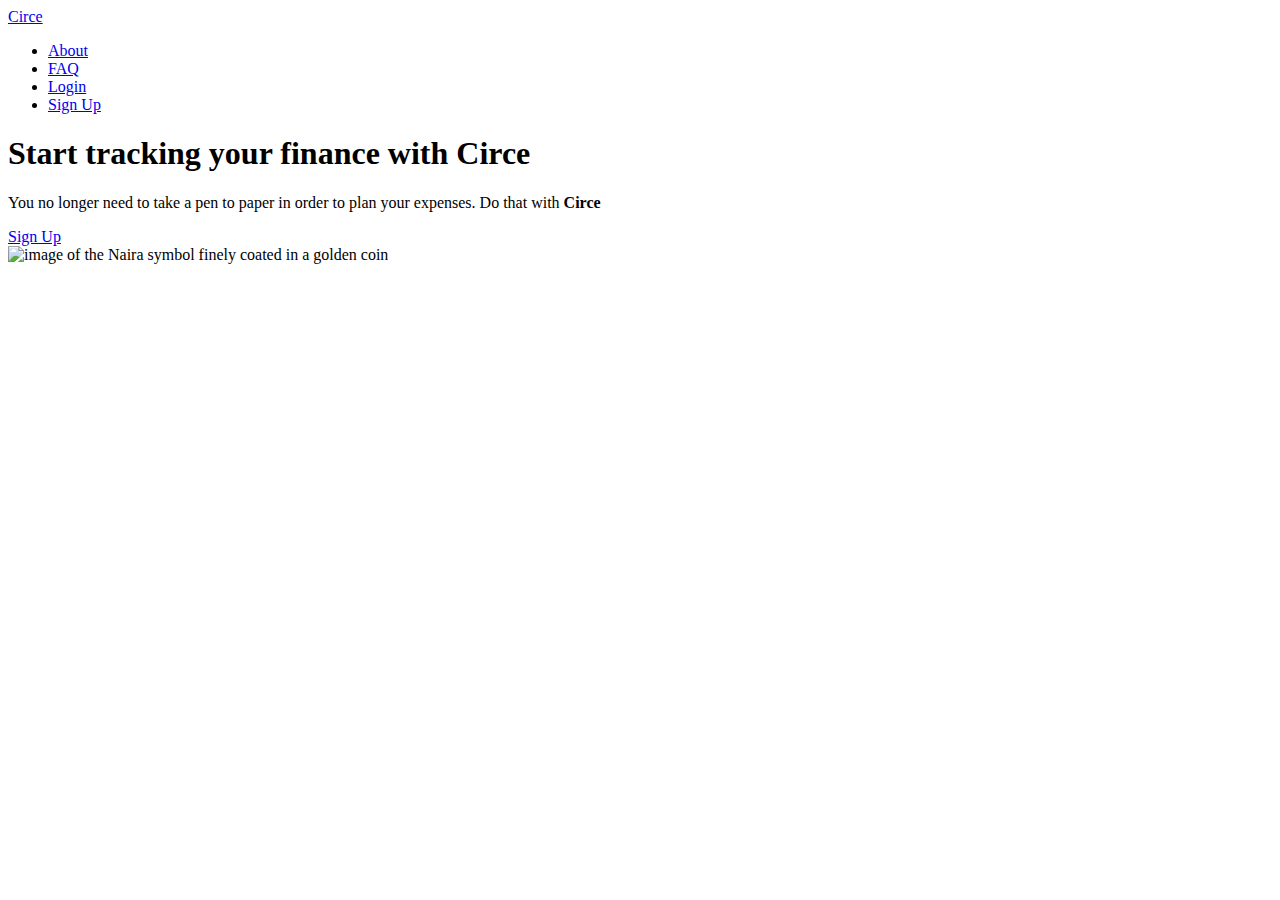
==== index.html @ 109ec7c7 "Create links to other pages" ====
<!doctype html>
<html class="no-js" lang="en-US">
  <head>
    <meta charset="utf-8">
    <meta name="description" content="HNG Team Circe Task 3">
    <!-- app manifest file
    <link rel="manifest" href="manifest.json"/> -->
    <meta name="viewport" content="width=device-width, initial-scale=1, shrink-to-fit=no">
    <title>Finance Application</title>
    <link rel="apple-touch-icon" href="./images/logo.png">
    <meta name="theme-color" content="#EFF7FE">
    <link rel="icon"  href="./images/logo.png">
    <link rel="stylesheet" href="styles/main.css">
  </head>
  <body>
    <!--[if IE]>
      <p class="browserupgrade">You are using an <strong>outdated</strong> browser. Please <a href="http://browsehappy.com/">upgrade your browser</a> to improve your experience.</p>
    <![endif]-->

    <header>
      <a href="./index.html" id="logo">Circe</a>
      <nav class="menu">
        <ul>
          <li><a href="./about.html" class="menu-items" title="Go to About Page">About</a></li>
          <li><a href="./faq.html" class="menu-items"  title="Go to FAQ Page">FAQ</a></li>
          <li><a href="./login.html" class="menu-items"  title="Go to Login Page">Login</a></li>
          <li class="btn-sign-up"><a href="./signup.html" class="menu-items"  title="Go to Sign Up Page">Sign Up</a></li>
        </ul>
      </nav>
    </header>
    <main>
      <section>
        <article class="landing-page-decription">
          <h1>
            Start tracking your finance with Circe
          </h1>
          <p>You no longer need to take a pen to paper in order to plan your expenses. Do that with <strong>Circe</strong></p>
          <a href="./signup.html" role="button" class="btn-sign-up">Sign Up</a>
        </article>
        <article id="landing-page-image">
          <img src="./images/naira.png" alt="image of the Naira symbol finely coated in a golden coin">
        </article>
      </section>
    </main>
    <script src="./js/app.js"></script>
  </body>
</html>
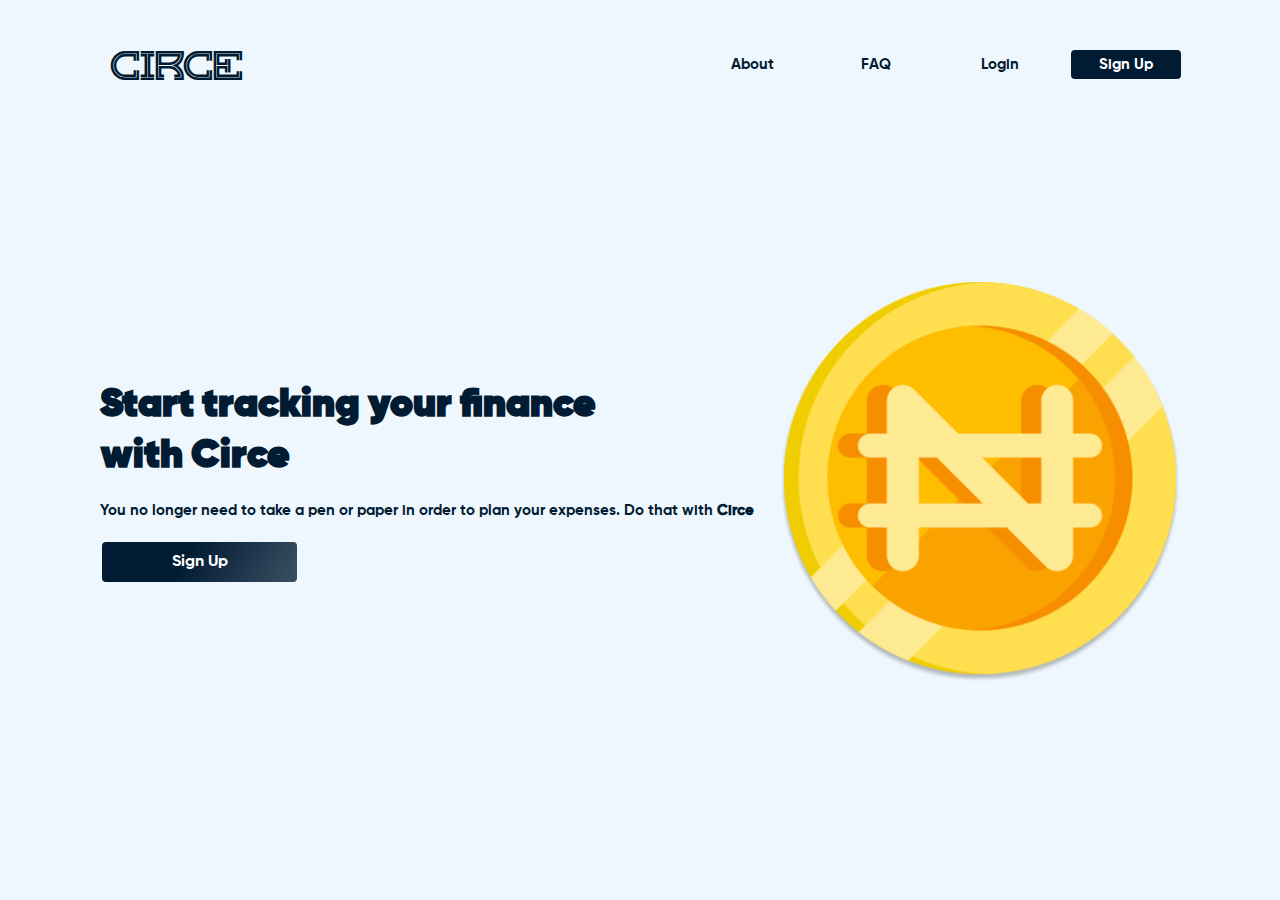
==== commit 1e91c502: "omidora" ====
--- a/index.html
+++ b/index.html
@@ -8,23 +8,23 @@
     <meta name="viewport" content="width=device-width, initial-scale=1, shrink-to-fit=no">
     <title>Finance Application</title>
     <link rel="apple-touch-icon" href="./images/logo.png">
-    <meta name="theme-color" content="#EFF7FE">
+    <meta name="theme-color" content="#787A7C">
     <link rel="icon"  href="./images/logo.png">
-    <link rel="stylesheet" href="styles/main.css">
+    <link rel="stylesheet" href="./stylesheet.css">
   </head>
-  <body>
+  <body id="landing-page">
     <!--[if IE]>
       <p class="browserupgrade">You are using an <strong>outdated</strong> browser. Please <a href="http://browsehappy.com/">upgrade your browser</a> to improve your experience.</p>
     <![endif]-->
 
-    <header>
+    <header class="withNav">
       <a href="./index.html" id="logo">Circe</a>
       <nav class="menu">
         <ul>
           <li><a href="./about.html" class="menu-items" title="Go to About Page">About</a></li>
           <li><a href="./faq.html" class="menu-items"  title="Go to FAQ Page">FAQ</a></li>
-          <li><a href="./login.html" class="menu-items"  title="Go to Login Page">Login</a></li>
-          <li class="btn-sign-up"><a href="./signup.html" class="menu-items"  title="Go to Sign Up Page">Sign Up</a></li>
+          <li><a href="login.php" class="menu-items"  title="Go to Login Page">Login</a></li>
+          <li class="btn-sign-up"><a href="signup.php" class="menu-items"  title="Go to Sign Up Page">Sign Up</a></li>
         </ul>
       </nav>
     </header>
@@ -32,16 +32,16 @@
       <section>
         <article class="landing-page-decription">
           <h1>
-            Start tracking your finance with Circe
+            Start tracking your finance <br> with Circe
           </h1>
-          <p>You no longer need to take a pen to paper in order to plan your expenses. Do that with <strong>Circe</strong></p>
-          <a href="./signup.html" role="button" class="btn-sign-up">Sign Up</a>
+          <p>You no longer need to take a pen or paper in order to plan your expenses. Do that with <strong>Circe</strong></p>
+          <a href="signup.php" role="button" class="btn-sign-up">Sign Up</a>
         </article>
         <article id="landing-page-image">
           <img src="./images/naira.png" alt="image of the Naira symbol finely coated in a golden coin">
         </article>
       </section>
     </main>
-    <script src="./js/app.js"></script>
+    <script src="js/app.js"></script>
   </body>
 </html>
--- a/stylesheet.css
+++ b/stylesheet.css
@@ -0,0 +1,1341 @@
+@font-face {
+  font-family: 'Ginger Peachy NF';
+  font-style: normal;
+  font-weight: normal;
+  src: url("./fonts/GINGP___.woff") format("woff");
+}
+
+@font-face {
+  font-family: 'Gilroy-Bold';
+  font-style: normal;
+  font-weight: normal;
+  src: url("./fonts/Gilroy-Bold.woff") format("woff");
+}
+
+@font-face {
+  font-family: 'Gilroy-Heavy';
+  font-style: normal;
+  font-weight: normal;
+  src: url("./fonts/Gilroy-Heavy.woff") format("woff");
+}
+
+@font-face {
+  font-family: 'Gilroy-Light';
+  font-style: normal;
+  font-weight: normal;
+  src: url("./fonts/Gilroy-Light.woff") format("woff");
+}
+
+@font-face {
+  font-family: 'Gilroy-Medium';
+  font-style: normal;
+  font-weight: normal;
+  src: url("./fonts/Gilroy-Medium.woff") format("woff");
+}
+
+@font-face {
+  font-family: 'Gilroy-Regular';
+  font-style: normal;
+  font-weight: normal;
+  src: url("./fonts/Gilroy-Regular.woff") format("woff");
+}
+
+* {
+  padding: 0;
+  margin: 0;
+}
+
+body, header, main, section, article, nav {
+  display: -webkit-box;
+  display: -ms-flexbox;
+  display: flex;
+  -ms-flex-wrap: wrap;
+      flex-wrap: wrap;
+  font-size: 16px;
+}
+
+body {
+  background: #EFF7FE;
+  color: #011B33;
+  font-family: 'Gilroy-Regular', sans-serif;
+  width: 100%;
+  max-width: 100%;
+}
+
+body p, body a {
+  font-family: 'Gilroy-Bold', sans-serif;
+  font-weight: 400;
+}
+
+body main, body header, body section, body article, body footer, body h1, body h2, body h3 {
+  width: 100%;
+  max-width: 100%;
+}
+
+body main, body header, body footer {
+  margin: 15px;
+}
+
+body h1, body h2, body h3 {
+  font-family: 'Gilroy-Heavy', sans-serif;
+  text-align: center;
+}
+
+body h2.view, body h3.view-no {
+  font-family: 'Gilroy-Regular', sans-serif;
+}
+
+body header.withNav {
+  padding: 10px;
+  display: -webkit-box;
+  display: -ms-flexbox;
+  display: flex;
+  -ms-flex-wrap: wrap;
+      flex-wrap: wrap;
+}
+
+body header.withNav a#logo {
+  margin: auto 0px;
+}
+
+body header a#logo {
+  font-family: "Ginger Peachy NF", sans-serif;
+  text-decoration: none;
+  text-align: center;
+  color: #011B33;
+  font-size: 37px;
+  margin: auto;
+  width: 100%;
+}
+
+body header nav {
+  width: 100%;
+  margin-top: auto;
+  margin-bottom: auto;
+}
+
+body header nav ul {
+  list-style: none;
+  display: -webkit-box;
+  display: -ms-flexbox;
+  display: flex;
+  -ms-flex-wrap: wrap;
+      flex-wrap: wrap;
+  width: 100%;
+  max-width: 100%;
+}
+
+body header nav ul li {
+  display: inline-block;
+  margin: 5px auto;
+  width: 100px;
+  display: -webkit-box;
+  display: -ms-flexbox;
+  display: flex;
+  -ms-flex-wrap: wrap;
+      flex-wrap: wrap;
+  padding: 5px;
+}
+
+body header nav ul li a {
+  text-decoration: none;
+  font-size: 15px;
+  color: #011B33;
+  margin: auto;
+}
+
+body header nav ul li.btn-sign-up {
+  width: 100px;
+  border-radius: 6px;
+  background: #011B33;
+  border: 2px solid #EFF7FE;
+}
+
+body header nav ul li.btn-sign-up a {
+  color: #fff;
+}
+
+body header nav ul li.btn-sign-up:hover {
+  border: 2px solid #011B33;
+  color: #011B33;
+  background: #EFF7FE;
+}
+
+body header nav ul li.btn-sign-up:hover a {
+  color: #011B33;
+}
+
+body main section.login-section article, body main section.signup-section article {
+  display: -ms-grid;
+  display: grid;
+  -ms-grid-rows: 50px 500px;
+      grid-template-rows: 50px 500px;
+}
+
+body main section.login-section article h1, body main section.signup-section article h1 {
+  text-align: center;
+  font-size: 31px;
+  margin: 10px auto;
+  font-family: 'Gilroy-Bold', sans-serif;
+  font-style: normal;
+  font-weight: bold;
+  color: #011B33;
+}
+
+body section#finance-history {
+  display: none;
+  -ms-grid-rows: 100px 100px auto;
+      grid-template-rows: 100px 100px auto;
+}
+
+body section#finance-history article {
+  display: -ms-grid;
+  display: grid;
+  -ms-grid-rows: 100px auto;
+      grid-template-rows: 100px auto;
+}
+
+body form {
+  width: 90%;
+  max-width: 430px;
+  margin: 20px auto;
+  background: #FFFFFF;
+  -webkit-box-shadow: 0px 4px 4px rgba(0, 0, 0, 0.25);
+          box-shadow: 0px 4px 4px rgba(0, 0, 0, 0.25);
+  border-radius: 16px;
+  padding: 10px;
+  display: -webkit-box;
+  display: -ms-flexbox;
+  display: flex;
+  -ms-flex-wrap: wrap;
+      flex-wrap: wrap;
+}
+
+body form#login {
+  display: -webkit-box;
+  display: -ms-flexbox;
+  display: flex;
+  -ms-flex-wrap: wrap;
+      flex-wrap: wrap;
+}
+
+body form div.item {
+  width: 100%;
+  max-width: 100%;
+  display: -ms-grid;
+  display: grid;
+  -ms-grid-columns: 40% 40% auto;
+      grid-template-columns: 40% 40% auto;
+  grid-gap: 10px;
+  padding-left: 5px;
+}
+
+body form div.item label[for="finance-record-items"] {
+  -ms-grid-column: 1;
+  -ms-grid-column-span: 1;
+  grid-column: 1/2;
+}
+
+body form div.item label[for="finance-record-amt"] {
+  -ms-grid-column: 2;
+  -ms-grid-column-span: 1;
+  grid-column: 2/3;
+}
+
+body form div.item button.remove-item {
+  background: #fff;
+  border: 1px solid #EB5757;
+  color: #EB5757;
+  width: 30px;
+  height: 30px;
+  margin: 40px auto auto;
+}
+
+body form div.item button.remove-item:hover {
+  background: #EB5757;
+  color: #fff;
+  -webkit-transform: translateY(3px);
+          transform: translateY(3px);
+  font-weight: bold;
+  -webkit-box-shadow: none;
+          box-shadow: none;
+}
+
+body form div.item button.add-item {
+  background: #011B33;
+  border: 1px solid #011B33;
+  color: #fff;
+  width: 45px;
+  height: 45px;
+  margin: 30px auto auto;
+}
+
+body form div.item button.add-item:hover {
+  background: rgba(1, 27, 51, 0.05);
+  color: #011B33;
+  -webkit-transform: translateY(3px);
+          transform: translateY(3px);
+  font-weight: bold;
+  -webkit-box-shadow: none;
+          box-shadow: none;
+}
+
+body form div.item button.remove-item, body form div.item button.add-item {
+  /* padding: 10px; */
+  border-radius: 100%;
+  -ms-grid-column: 3;
+  -ms-grid-column-span: 1;
+  grid-column: 3/4;
+  text-align: center;
+  font-size: 14px;
+  text-transform: uppercase;
+  -webkit-transition: -webkit-box-shadow 0.3s;
+  transition: -webkit-box-shadow 0.3s;
+  transition: box-shadow 0.3s;
+  transition: box-shadow 0.3s, -webkit-box-shadow 0.3s;
+  -webkit-box-shadow: 0px 4px 4px rgba(0, 0, 0, 0.5);
+          box-shadow: 0px 4px 4px rgba(0, 0, 0, 0.5);
+}
+
+body form fieldset#item-list {
+  display: -webkit-box;
+  display: -ms-flexbox;
+  display: flex;
+  -ms-flex-wrap: wrap;
+      flex-wrap: wrap;
+  padding: 10px;
+  border: 1px solid rgba(1, 27, 51, 0.5);
+}
+
+body form label, body form fieldset#item-list {
+  width: 100%;
+  max-width: 100%;
+  margin: 5px auto;
+}
+
+body form input, body form textarea {
+  width: calc(100% - 20px);
+  max-width: calc(100% - 20px);
+  margin: 10px auto;
+  padding: 10px;
+  border: 1px solid #E5E5E5;
+  font-size: 1em;
+}
+
+body form input::-webkit-input-placeholder, body form textarea::-webkit-input-placeholder {
+  color: #787A7C;
+}
+
+body form input:-ms-input-placeholder, body form textarea:-ms-input-placeholder {
+  color: #787A7C;
+}
+
+body form input::-ms-input-placeholder, body form textarea::-ms-input-placeholder {
+  color: #787A7C;
+}
+
+body form input::placeholder, body form textarea::placeholder {
+  color: #787A7C;
+}
+
+body form input[type="submit"], body form textarea[type="submit"] {
+  background: #011B33;
+  width: 100%;
+  max-width: 100%;
+  color: #fff;
+  text-transform: capitalize;
+}
+
+body form div.other-form-functions {
+  width: 100%;
+  display: -webkit-box;
+  display: -ms-flexbox;
+  display: flex;
+  -ms-flex-wrap: wrap;
+      flex-wrap: wrap;
+}
+
+body form div.other-form-functions p {
+  width: 100%;
+  text-align: center;
+  color: #787A7C;
+  margin: 30px auto;
+  font-size: 13px;
+  font-family: 'Gilroy-Regular', sans-serif;
+}
+
+body form div.other-form-functions p span a {
+  color: #011B33;
+  text-decoration: none;
+  font-weight: bold;
+}
+
+body main {
+  min-height: calc(100vh);
+}
+
+body main section article.landing-page-decription {
+  margin: 10px auto;
+}
+
+body main section article.landing-page-decription h1 {
+  font-size: 40px;
+}
+
+body main section article.landing-page-decription p {
+  width: 100%;
+  font-size: 15px;
+  text-align: left;
+  line-height: 18px;
+}
+
+body main section article.landing-page-decription h1, body main section article.landing-page-decription p, body main section article.landing-page-decription a {
+  margin: 10px auto;
+  text-align: center;
+}
+
+body main section article.landing-page-decription a.btn-sign-up {
+  width: 135px;
+  background: linear-gradient(121.38deg, #011B33 41.71%, rgba(1, 27, 51, 0) 282.89%);
+  border-radius: 6px;
+  padding: 10px 30px;
+  color: #fff;
+  text-align: center;
+  text-decoration: none;
+  text-transform: capitalize;
+  border: 2px solid #EFF7FE;
+  -ms-flex-item-align: center;
+      -ms-grid-row-align: center;
+      align-self: center;
+}
+
+body main section article.landing-page-decription a.btn-sign-up:hover {
+  border: 2px solid #011B33;
+  color: #011B33;
+  background: #EFF7FE;
+}
+
+body main section article#landing-page-image img {
+  max-width: 200px;
+  margin: auto;
+}
+
+body main#about-main {
+  margin: 0px;
+}
+
+body main section.about-sect h1 {
+  font-size: 45px;
+  font-family: 'Gilroy-Bold', sans-serif;
+  font-weight: 400;
+}
+
+body main section.about-sect h2 {
+  font-size: 45px;
+  font-family: 'Gilroy-Medium', sans-serif;
+  font-weight: 400;
+}
+
+body main section.about-sect h1, body main section.about-sect h2 {
+  margin: 10px auto;
+}
+
+body main section.about-sect article.write-up p {
+  font-family: 'Gilroy-Regular', sans-serif;
+  font-style: normal;
+  font-weight: normal;
+  font-size: 27px;
+  line-height: 32px;
+  text-align: center;
+  color: #000000;
+}
+
+body main section.about-sect article.xterstics-container {
+  padding: 50px 20px;
+  margin: 20px auto;
+}
+
+body main section.about-sect article.xterstics-container div.xterstic {
+  width: 259px;
+  height: 276px;
+  margin: 30px auto;
+  padding: 30px 20px;
+  background: #FFFFFF;
+  -webkit-box-shadow: 15px 14px 1px rgba(0, 0, 0, 0.25);
+          box-shadow: 15px 14px 1px rgba(0, 0, 0, 0.25);
+  border-radius: 9px;
+  display: -webkit-box;
+  display: -ms-flexbox;
+  display: flex;
+  -ms-flex-wrap: wrap;
+      flex-wrap: wrap;
+}
+
+body main section.about-sect article.xterstics-container div.xterstic img, body main section.about-sect article.xterstics-container div.xterstic p {
+  margin: 10px auto;
+}
+
+body main section.about-sect article.xterstics-container div.xterstic img {
+  width: 150px;
+  height: 150px;
+}
+
+body main section.about-sect article.xterstics-container div.xterstic p {
+  font-family: 'Gilroy-Medium', sans-serif;
+  font-size: 23px;
+  line-height: 27px;
+  text-align: center;
+}
+
+body main section.about-sect article.about-last-row {
+  width: calc(100%);
+  max-width: 100%;
+  padding: 50px 20px;
+  margin: 20px 0px auto;
+  background: #F8FBFF;
+}
+
+body main section.about-sect article.about-last-row div {
+  width: 100%;
+  max-width: 100%;
+  display: -webkit-box;
+  display: -ms-flexbox;
+  display: flex;
+  -ms-flex-wrap: wrap;
+      flex-wrap: wrap;
+  margin: 10px auto;
+}
+
+body main section.about-sect article.about-last-row div img, body main section.about-sect article.about-last-row div p {
+  width: 100%;
+  margin: auto;
+}
+
+body main section.about-sect article.about-last-row div p {
+  font-family: 'Gilroy-Bold', sans-serif;
+  font-size: 37px;
+  line-height: 43px;
+  font-style: italic;
+  color: #000000;
+  text-align: center;
+}
+
+body main section.faq-sect h1, body main section.faq-sect h2 {
+  color: #000000;
+}
+
+body main section.faq-sect h1 {
+  font-family: 'Gilroy-Regular', sans-serif;
+  font-style: normal;
+  font-weight: 800;
+  font-size: 45px;
+  line-height: 55px;
+  text-align: center;
+}
+
+body main section.faq-sect article {
+  margin: 10px auto;
+  width: 90%;
+}
+
+body main section.faq-sect article div.faq-item {
+  display: -webkit-box;
+  display: -ms-flexbox;
+  display: flex;
+  -ms-flex-wrap: wrap;
+      flex-wrap: wrap;
+  margin: 20px auto;
+  padding: 5px;
+}
+
+body main section.faq-sect article div.faq-item, body main section.faq-sect article div.faq-item h2, body main section.faq-sect article div.faq-item p {
+  width: 100%;
+  max-width: 100%;
+}
+
+body main section.faq-sect article div.faq-item h2.faq-title {
+  font-family: 'Gilroy-Bold', sans-serif;
+  font-style: normal;
+  font-weight: 300;
+  font-size: 27px;
+  line-height: 33px;
+  text-align: center;
+}
+
+body main section.faq-sect article div.faq-item p.faq-text {
+  font-family: 'Gilroy-Bold', sans-serif;
+  font-weight: 150;
+  font-size: 20px;
+  line-height: 23px;
+  text-align: justify;
+}
+
+body#dashboard {
+  padding: 0;
+  margin: 0;
+  width: 100%;
+  max-width: 100%;
+}
+
+body#dashboard header {
+  -ms-grid-column: 1;
+  -ms-grid-column-span: 1;
+  grid-column: 1/2;
+  -ms-grid-row: 1;
+  -ms-grid-row-span: 2;
+  grid-row: 1/3;
+  background: #011B33;
+  color: #fff;
+  padding: 40px 0px;
+  display: -ms-grid;
+  display: grid;
+  -ms-grid-rows: 64px auto;
+      grid-template-rows: 64px auto;
+  -ms-grid-columns: 100%;
+      grid-template-columns: 100%;
+}
+
+body#dashboard header a#logo {
+  width: 100%;
+  text-align: center;
+  color: #fff;
+  margin: auto;
+}
+
+body#dashboard header nav {
+  width: 100%;
+  margin: 40px auto;
+  -ms-grid-row: 2;
+  -ms-grid-row-span: 1;
+  grid-row: 2/3;
+  -ms-grid-column: 1;
+  -ms-grid-column-span: 1;
+  grid-column: 1/2;
+}
+
+body#dashboard header nav ul {
+  display: -ms-grid;
+  display: grid;
+  -ms-grid-rows: (75px)[6];
+      grid-template-rows: repeat(6, 75px);
+}
+
+body#dashboard header nav ul li {
+  width: 100%;
+  padding: 10px 0px;
+  display: -webkit-box;
+  display: -ms-flexbox;
+  display: flex;
+  -ms-flex-wrap: wrap;
+      flex-wrap: wrap;
+}
+
+body#dashboard header nav ul li#welcome p {
+  font-family: 'Gilroy-Bold', sans-serif;
+  font-size: 24px;
+  margin: auto;
+  text-align: center;
+}
+
+body#dashboard header nav ul li img#user-img {
+  width: 50px;
+  height: 50px;
+  margin: auto;
+}
+
+body#dashboard header nav ul li.container.selected {
+  border-top: 2px solid #fff;
+  border-bottom: 2px solid #fff;
+}
+
+body#dashboard header nav ul li.container button {
+  display: -webkit-box;
+  display: -ms-flexbox;
+  display: flex;
+  -ms-flex-wrap: wrap;
+      flex-wrap: wrap;
+  width: 80%;
+  margin: auto;
+  background: transparent;
+  border: 1px solid transparent;
+  padding: 10px;
+  -ms-flex-line-pack: center;
+      align-content: center;
+}
+
+body#dashboard header nav ul li.container button img {
+  height: 50px;
+  width: 50px;
+  margin: auto;
+}
+
+body#dashboard header nav ul li.container button p {
+  font-family: 'Gilroy-Bold', sans-serif;
+  font-style: normal;
+  font-weight: bold;
+  font-size: 24px;
+  line-height: 30px;
+  margin: auto;
+  color: #FFFFFF;
+}
+
+body#dashboard header nav ul li.container button:hover {
+  background-color: rgba(255, 255, 255, 0.25);
+}
+
+body#dashboard footer, body#dashboard main {
+  -ms-grid-column: 2;
+  -ms-grid-column-span: 1;
+  grid-column: 2/3;
+}
+
+body#dashboard main {
+  -ms-grid-row: 1;
+  -ms-grid-row-span: 1;
+  grid-row: 1/2;
+  min-height: calc(100vh - 40px);
+  width: 100%;
+  padding: 10px 0px;
+}
+
+body#dashboard main section article h1 {
+  text-align: center;
+  margin: 10px auto;
+}
+
+body#dashboard main section article form {
+  padding: 30px 26px;
+  margin: 20px auto;
+}
+
+body#dashboard main section article form textarea {
+  height: 100px;
+}
+
+body#dashboard main section article div.list-container {
+  width: 100%;
+  display: -webkit-box;
+  display: -ms-flexbox;
+  display: flex;
+  -ms-flex-wrap: wrap;
+      flex-wrap: wrap;
+}
+
+body#dashboard main section article ul.finance-rec-list {
+  list-style: none;
+  width: 100%;
+  display: -ms-grid;
+  display: grid;
+  -ms-grid-rows: auto;
+      grid-template-rows: auto;
+  grid-gap: 10px;
+  margin: 20px auto;
+}
+
+body#dashboard main section article ul.finance-rec-list li.finance-rec-list-item {
+  padding: 10px;
+  width: 80%;
+  margin: auto;
+  background: #fff;
+  display: -ms-grid;
+  display: grid;
+  -ms-grid-rows: auto auto auto auto auto;
+      grid-template-rows: auto auto auto auto auto;
+}
+
+body#dashboard main section article ul.finance-rec-list li.finance-rec-list-item [data-finrec] {
+  margin-top: auto;
+  margin-bottom: auto;
+  font-size: 12px;
+}
+
+body#dashboard main section article ul.finance-rec-list li.finance-rec-list-item [data-finrec="title"] {
+  font-size: 14px;
+  font-weight: bold;
+  -ms-grid-row: 2;
+  -ms-grid-row-span: 1;
+  grid-row: 2/3;
+}
+
+body#dashboard main section article ul.finance-rec-list li.finance-rec-list-item [data-finrec="amount"] {
+  -ms-grid-row: 5;
+  -ms-grid-row-span: 1;
+  grid-row: 5/6;
+  font-size: 16px;
+  text-align: right;
+  font-weight: bold;
+  color: #000;
+}
+
+body#dashboard main section article ul.finance-rec-list li.finance-rec-list-item [data-finrec="items"] {
+  -ms-grid-row: 4;
+  -ms-grid-row-span: 1;
+  grid-row: 4/5;
+  padding: 10px;
+}
+
+body#dashboard main section article ul.finance-rec-list li.finance-rec-list-item [data-finrec="items"] ul {
+  padding-left: 10px;
+}
+
+body#dashboard main section article ul.finance-rec-list li.finance-rec-list-item [data-finrec="items"] ul li span.hist-rec-amt {
+  font-weight: bold;
+  color: rgba(235, 87, 87, 0.75);
+}
+
+body#dashboard main section article ul.finance-rec-list li.finance-rec-list-item [data-finrec="description"] {
+  font-style: italic;
+  -ms-grid-row: 3;
+  -ms-grid-row-span: 1;
+  grid-row: 3/4;
+  color: rgba(0, 0, 0, 0.7);
+  font-size: 13px;
+}
+
+body#dashboard main section article ul.finance-rec-list li.finance-rec-list-item [data-finrec="dataStamp"] {
+  -ms-grid-row: 1;
+  -ms-grid-row-span: 1;
+  grid-row: 1/2;
+  text-align: right;
+  color: rgba(0, 0, 0, 0.9);
+}
+
+body#dashboard footer {
+  -ms-grid-row: 2;
+  -ms-grid-row-span: 1;
+  grid-row: 2/3;
+}
+
+body#dashboard footer nav {
+  margin: auto;
+}
+
+body#dashboard footer nav ul {
+  margin-left: auto;
+  list-style: none;
+}
+
+body#dashboard footer nav ul li {
+  display: inline-block;
+  padding: 5px;
+  margin: auto 10px;
+  text-transform: uppercase;
+}
+
+body#dashboard footer nav ul li a {
+  text-decoration: none;
+  color: #011B33;
+}
+
+@media screen and (min-width: 700px) {
+  body main, body header, body footer {
+    margin: 0px;
+  }
+  body header.withNav {
+    padding: 10px;
+    display: -ms-grid;
+    display: grid;
+    -ms-grid-columns: auto 500px;
+        grid-template-columns: auto 500px;
+  }
+  body header.withNav a#logo {
+    margin: auto 0px;
+    text-align: left;
+  }
+  body header a#logo {
+    font-family: "Ginger Peachy NF", sans-serif;
+    text-decoration: none;
+    color: #011B33;
+    font-size: 37px;
+    margin: 30px auto;
+  }
+  body header nav {
+    -ms-grid-column: 2;
+    -ms-grid-column-span: 1;
+    grid-column: 2/3;
+    margin-top: auto;
+    margin-bottom: auto;
+  }
+  body header nav ul {
+    list-style: none;
+    display: -webkit-box;
+    display: -ms-flexbox;
+    display: flex;
+    -ms-flex-wrap: wrap;
+        flex-wrap: wrap;
+    width: 100%;
+    max-width: 100%;
+  }
+  body header nav ul li {
+    display: inline-block;
+    margin: auto;
+    width: 100px;
+    display: -webkit-box;
+    display: -ms-flexbox;
+    display: flex;
+    -ms-flex-wrap: wrap;
+        flex-wrap: wrap;
+    padding: 5px;
+  }
+  body header nav ul li a {
+    text-decoration: none;
+    font-size: 15px;
+    color: #011B33;
+    margin: auto;
+  }
+  body header nav ul li.btn-sign-up {
+    width: 100px;
+    border-radius: 6px;
+    background: #011B33;
+    border: 2px solid #EFF7FE;
+  }
+  body header nav ul li.btn-sign-up a {
+    color: #fff;
+  }
+  body header nav ul li.btn-sign-up:hover {
+    border: 2px solid #011B33;
+    color: #011B33;
+    background: #EFF7FE;
+  }
+  body header nav ul li.btn-sign-up:hover a {
+    color: #011B33;
+  }
+  body main section.login-section article h1, body main section.signup-section article h1 {
+    text-align: center;
+    font-size: 31px;
+    margin: 10px auto;
+    font-family: 'Gilroy-Bold', sans-serif;
+    font-style: normal;
+    font-weight: bold;
+    color: #011B33;
+  }
+  body main section.faq-sect article {
+    display: -ms-grid;
+    display: grid;
+    -ms-grid-columns: auto auto;
+        grid-template-columns: auto auto;
+    grid-gap: 30px;
+  }
+  body main section.faq-sect article div.faq-item h2.faq-title {
+    text-align: left;
+  }
+  body form {
+    width: 430px;
+    max-width: 430px;
+    margin: auto;
+    background: #FFFFFF;
+    -webkit-box-shadow: 0px 4px 4px rgba(0, 0, 0, 0.25);
+            box-shadow: 0px 4px 4px rgba(0, 0, 0, 0.25);
+    border-radius: 16px;
+    padding: 100px 26px 30px 26px;
+  }
+  body form#login {
+    display: -webkit-box;
+    display: -ms-flexbox;
+    display: flex;
+    -ms-flex-wrap: wrap;
+        flex-wrap: wrap;
+  }
+  body form#signup {
+    display: -ms-grid;
+    display: grid;
+    -ms-grid-columns: 178px auto 178px;
+        grid-template-columns: 178px auto 178px;
+    padding: 30px 26px 30px 26px;
+    margin: 20px auto;
+  }
+  body form#signup input#userFirstName {
+    -ms-grid-row: 1;
+    -ms-grid-row-span: 1;
+    grid-row: 1/2;
+    -ms-grid-column: 1;
+    -ms-grid-column-span: 1;
+    grid-column: 1/2;
+  }
+  body form#signup input#userLastName {
+    -ms-grid-row: 1;
+    -ms-grid-row-span: 1;
+    grid-row: 1/2;
+    -ms-grid-column: 3;
+    -ms-grid-column-span: 1;
+    grid-column: 3/4;
+  }
+  body form#signup input#userEmail, body form#signup input#userNewPassword, body form#signup input#userVerifyPassword, body form#signup input#btn-submit-sign-up, body form#signup div.other-form-functions {
+    -ms-grid-column: 1;
+    -ms-grid-column-span: 3;
+    grid-column: 1/4;
+  }
+  body form#signup input#userEmail {
+    -ms-grid-row: 2;
+    -ms-grid-row-span: 1;
+    grid-row: 2/3;
+  }
+  body form#signup input#userNewPassword {
+    -ms-grid-row: 3;
+    -ms-grid-row-span: 1;
+    grid-row: 3/4;
+  }
+  body form#signup input#userVerifyPassword {
+    -ms-grid-row: 4;
+    -ms-grid-row-span: 1;
+    grid-row: 4/5;
+  }
+  body form input, body form textarea {
+    width: calc(100% - 20px);
+    max-width: calc(100% - 20px);
+    margin: 10px auto;
+    padding: 10px;
+    border: 1px solid #E5E5E5;
+    font-size: 1em;
+  }
+  body form input::-webkit-input-placeholder, body form textarea::-webkit-input-placeholder {
+    color: #787A7C;
+  }
+  body form input:-ms-input-placeholder, body form textarea:-ms-input-placeholder {
+    color: #787A7C;
+  }
+  body form input::-ms-input-placeholder, body form textarea::-ms-input-placeholder {
+    color: #787A7C;
+  }
+  body form input::placeholder, body form textarea::placeholder {
+    color: #787A7C;
+  }
+  body form input[type="submit"], body form textarea[type="submit"] {
+    background: #011B33;
+    color: #fff;
+    text-transform: capitalize;
+  }
+  body form div.other-form-functions {
+    width: 100%;
+    display: -webkit-box;
+    display: -ms-flexbox;
+    display: flex;
+    -ms-flex-wrap: wrap;
+        flex-wrap: wrap;
+  }
+  body form div.other-form-functions p {
+    width: 100%;
+    text-align: center;
+    color: #787A7C;
+    margin: 30px auto;
+    font-size: 13px;
+    font-family: 'Gilroy-Regular', sans-serif;
+  }
+  body form div.other-form-functions p span a {
+    color: #011B33;
+    text-decoration: none;
+    font-weight: bold;
+  }
+  body#landing-page {
+    width: 90%;
+    margin: auto;
+    display: -ms-grid;
+    display: grid;
+    -ms-grid-rows: 64px auto;
+        grid-template-rows: 64px auto;
+  }
+  body#landing-page header {
+    -ms-grid-row: 1;
+    -ms-grid-row-span: 1;
+    grid-row: 1/2;
+  }
+  body#landing-page main {
+    min-height: calc(100vh - 124px);
+    -ms-grid-row: 2;
+    -ms-grid-row-span: 1;
+    grid-row: 2/3;
+  }
+  body#landing-page main section {
+    display: -ms-grid;
+    display: grid;
+    -ms-grid-columns: auto 420px;
+        grid-template-columns: auto 420px;
+  }
+  body#landing-page main section article.landing-page-decription {
+    -ms-grid-column: 1;
+    -ms-grid-column-span: 1;
+    grid-column: 1/2;
+    margin: auto;
+  }
+  body#landing-page main section article.landing-page-decription h1 {
+    font-size: 40px;
+    text-align: left;
+  }
+  body#landing-page main section article.landing-page-decription p {
+    width: 100%;
+    font-size: 15px;
+    text-align: left;
+    line-height: 18px;
+  }
+  body#landing-page main section article.landing-page-decription h1, body#landing-page main section article.landing-page-decription p, body#landing-page main section article.landing-page-decription a {
+    margin: 10px 0px;
+  }
+  body#landing-page main section article.landing-page-decription a.btn-sign-up {
+    width: 135px;
+    background: linear-gradient(121.38deg, #011B33 41.71%, rgba(1, 27, 51, 0) 282.89%);
+    border-radius: 6px;
+    padding: 10px 30px;
+    color: #fff;
+    text-align: center;
+    text-decoration: none;
+    text-transform: capitalize;
+    border: 2px solid #EFF7FE;
+  }
+  body#landing-page main section article.landing-page-decription a.btn-sign-up:hover {
+    border: 2px solid #011B33;
+    color: #011B33;
+    background: #EFF7FE;
+  }
+  body#landing-page main section article#landing-page-image {
+    -ms-grid-column: 2;
+    -ms-grid-column-span: 1;
+    grid-column: 2/3;
+    padding: 10px;
+    margin: auto;
+  }
+  body#landing-page main section article#landing-page-image img {
+    max-width: 400px;
+    max-height: 400px;
+  }
+  body#dashboard {
+    display: -ms-grid;
+    display: grid;
+    -ms-grid-columns: 300px auto;
+        grid-template-columns: 300px auto;
+    -ms-grid-rows: auto 40px;
+        grid-template-rows: auto 40px;
+    padding: 0;
+    margin: 0;
+    width: 100%;
+    max-width: 100%;
+  }
+  body#dashboard header {
+    -ms-grid-column: 1;
+    -ms-grid-column-span: 1;
+    grid-column: 1/2;
+    -ms-grid-row: 1;
+    -ms-grid-row-span: 2;
+    grid-row: 1/3;
+    background: #011B33;
+    color: #fff;
+    padding: 40px 0px;
+    display: -ms-grid;
+    display: grid;
+    -ms-grid-rows: 64px auto;
+        grid-template-rows: 64px auto;
+    -ms-grid-columns: 100%;
+        grid-template-columns: 100%;
+  }
+  body#dashboard header a#logo {
+    width: 100%;
+    text-align: center;
+    color: #fff;
+    margin: auto;
+  }
+  body#dashboard header nav {
+    width: 100%;
+    margin: 40px auto;
+    -ms-grid-row: 2;
+    -ms-grid-row-span: 1;
+    grid-row: 2/3;
+    -ms-grid-column: 1;
+    -ms-grid-column-span: 1;
+    grid-column: 1/2;
+  }
+  body#dashboard header nav ul {
+    display: -ms-grid;
+    display: grid;
+    -ms-grid-rows: (75px)[6];
+        grid-template-rows: repeat(6, 75px);
+  }
+  body#dashboard header nav ul li {
+    width: 100%;
+    padding: 10px 0px;
+    display: -webkit-box;
+    display: -ms-flexbox;
+    display: flex;
+    -ms-flex-wrap: wrap;
+        flex-wrap: wrap;
+  }
+  body#dashboard header nav ul li#welcome p {
+    font-family: 'Gilroy-Bold', sans-serif;
+    font-size: 24px;
+    margin: auto;
+    text-align: center;
+  }
+  body#dashboard header nav ul li img#user-img {
+    width: 50px;
+    height: 50px;
+    margin: auto;
+  }
+  body#dashboard header nav ul li.container.selected {
+    border-top: 2px solid #fff;
+    border-bottom: 2px solid #fff;
+  }
+  body#dashboard header nav ul li.container button {
+    display: -webkit-box;
+    display: -ms-flexbox;
+    display: flex;
+    -ms-flex-wrap: wrap;
+        flex-wrap: wrap;
+    width: 80%;
+    margin: auto;
+    background: transparent;
+    border: 1px solid transparent;
+    padding: 10px;
+    -ms-flex-line-pack: center;
+        align-content: center;
+  }
+  body#dashboard header nav ul li.container button img {
+    height: 50px;
+    width: 50px;
+    margin: auto;
+  }
+  body#dashboard header nav ul li.container button p {
+    font-family: 'Gilroy-Bold', sans-serif;
+    font-style: normal;
+    font-weight: bold;
+    font-size: 24px;
+    line-height: 30px;
+    margin: auto;
+    color: #FFFFFF;
+  }
+  body#dashboard header nav ul li.container button:hover {
+    background-color: rgba(255, 255, 255, 0.25);
+  }
+  body#dashboard footer, body#dashboard main {
+    -ms-grid-column: 2;
+    -ms-grid-column-span: 1;
+    grid-column: 2/3;
+  }
+  body#dashboard main {
+    -ms-grid-row: 1;
+    -ms-grid-row-span: 1;
+    grid-row: 1/2;
+    min-height: calc(100vh - 40px);
+    width: 100%;
+    padding: 10px 0px;
+  }
+  body#dashboard main section article h1 {
+    text-align: center;
+    margin: 10px auto;
+  }
+  body#dashboard main section article form {
+    padding: 30px 26px;
+    margin: 20px auto;
+  }
+  body#dashboard main section article form textarea {
+    height: 100px;
+  }
+  body#dashboard main section article div.list-container {
+    width: 100%;
+    display: -webkit-box;
+    display: -ms-flexbox;
+    display: flex;
+    -ms-flex-wrap: wrap;
+        flex-wrap: wrap;
+  }
+  body#dashboard main section article ul.finance-rec-list {
+    list-style: none;
+    width: 100%;
+    display: -ms-grid;
+    display: grid;
+    -ms-grid-rows: auto;
+        grid-template-rows: auto;
+    grid-gap: 10px;
+    margin: 20px auto;
+  }
+  body#dashboard main section article ul.finance-rec-list li.finance-rec-list-item {
+    padding: 10px;
+    width: 80%;
+    margin: auto;
+    background: #fff;
+    display: -ms-grid;
+    display: grid;
+    -ms-grid-rows: auto auto auto auto auto;
+        grid-template-rows: auto auto auto auto auto;
+  }
+  body#dashboard main section article ul.finance-rec-list li.finance-rec-list-item [data-finrec] {
+    margin-top: auto;
+    margin-bottom: auto;
+    font-size: 12px;
+  }
+  body#dashboard main section article ul.finance-rec-list li.finance-rec-list-item [data-finrec="title"] {
+    font-size: 14px;
+    font-weight: bold;
+    -ms-grid-row: 2;
+    -ms-grid-row-span: 1;
+    grid-row: 2/3;
+  }
+  body#dashboard main section article ul.finance-rec-list li.finance-rec-list-item [data-finrec="amount"] {
+    -ms-grid-row: 5;
+    -ms-grid-row-span: 1;
+    grid-row: 5/6;
+    font-size: 16px;
+    text-align: right;
+    font-weight: bold;
+    color: #000;
+  }
+  body#dashboard main section article ul.finance-rec-list li.finance-rec-list-item [data-finrec="items"] {
+    -ms-grid-row: 4;
+    -ms-grid-row-span: 1;
+    grid-row: 4/5;
+  }
+  body#dashboard main section article ul.finance-rec-list li.finance-rec-list-item [data-finrec="description"] {
+    -ms-grid-row: 3;
+    -ms-grid-row-span: 1;
+    grid-row: 3/4;
+    color: rgba(0, 0, 0, 0.7);
+    font-size: 13px;
+  }
+  body#dashboard main section article ul.finance-rec-list li.finance-rec-list-item [data-finrec="dataStamp"] {
+    -ms-grid-row: 1;
+    -ms-grid-row-span: 1;
+    grid-row: 1/2;
+    text-align: right;
+    color: rgba(0, 0, 0, 0.9);
+  }
+  body#dashboard footer {
+    -ms-grid-row: 2;
+    -ms-grid-row-span: 1;
+    grid-row: 2/3;
+  }
+  body#dashboard footer nav {
+    margin: auto;
+  }
+  body#dashboard footer nav ul {
+    margin-left: auto;
+    list-style: none;
+  }
+  body#dashboard footer nav ul li {
+    display: inline-block;
+    padding: 5px;
+    margin: auto 10px;
+    text-transform: uppercase;
+  }
+  body#dashboard footer nav ul li a {
+    text-decoration: none;
+    color: #011B33;
+  }
+  body main section.about-sect article.about-last-row div {
+    width: 50%;
+  }
+  body main section.about-sect article.about-last-row div p {
+    text-align: left;
+  }
+}
+
+@media screen and (min-width: 1152px) {
+  body {
+    padding: 30px 100px;
+    width: calc(100% - 200px);
+    max-width: calc(100% - 200px);
+    overflow-x: hidden;
+  }
+  body#about-page main section.about-sect article.about-last-row {
+    margin-bottom: -30px;
+    -webkit-transform: scaleX(1.175);
+            transform: scaleX(1.175);
+  }
+}
+/*# sourceMappingURL=stylesheet.css.map */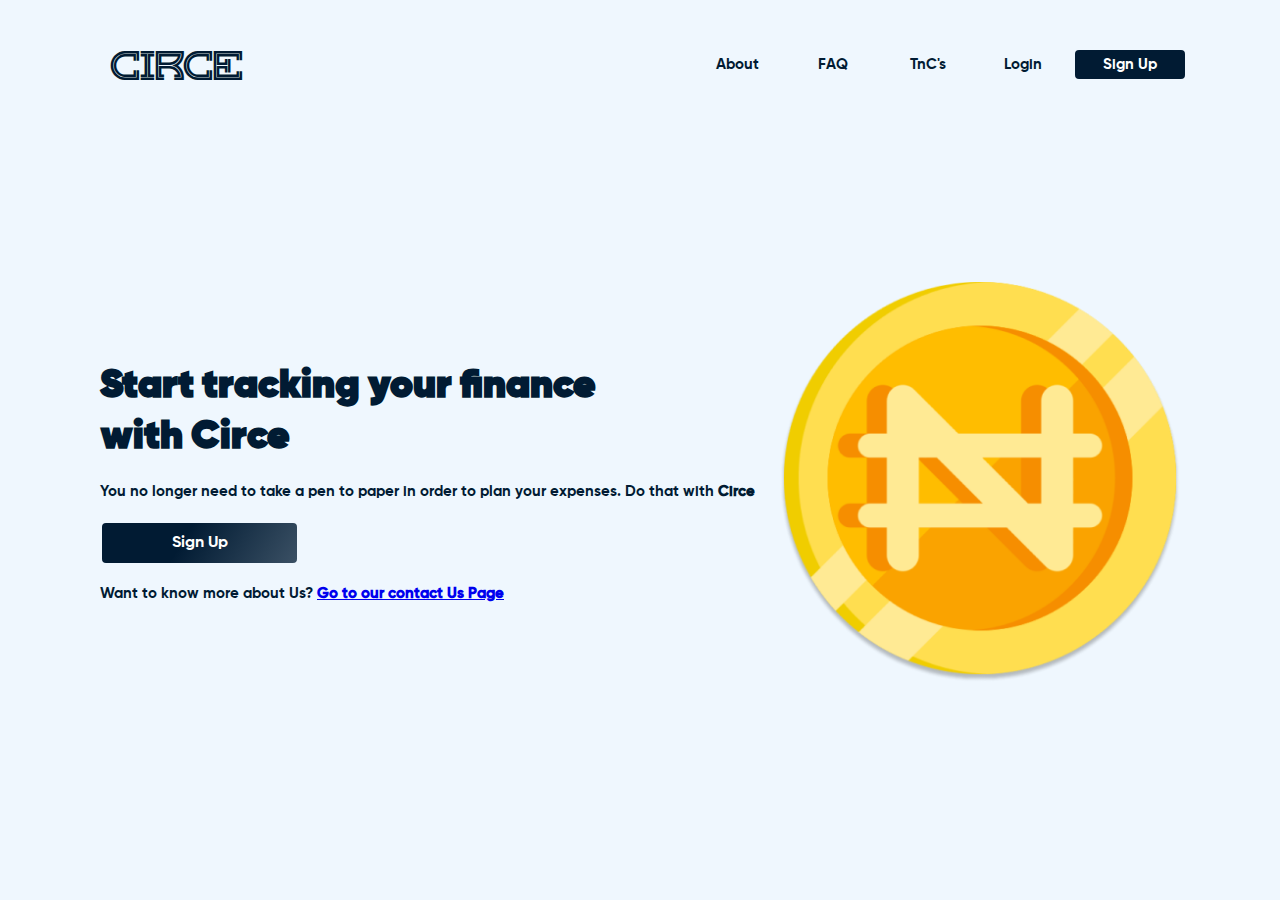
==== commit d2d20d9d: "Update index.html" ====
--- a/index.html
+++ b/index.html
@@ -11,6 +11,7 @@
     <meta name="theme-color" content="#787A7C">
     <link rel="icon"  href="./images/logo.png">
     <link rel="stylesheet" href="./stylesheet.css">
+    <style>.nav-ul li {width: 5em;}</style>
   </head>
   <body id="landing-page">
     <!--[if IE]>
@@ -20,11 +21,12 @@
     <header class="withNav">
       <a href="./index.html" id="logo">Circe</a>
       <nav class="menu">
-        <ul>
+        <ul class="nav-ul">
           <li><a href="./about.html" class="menu-items" title="Go to About Page">About</a></li>
           <li><a href="./faq.html" class="menu-items"  title="Go to FAQ Page">FAQ</a></li>
-          <li><a href="login.php" class="menu-items"  title="Go to Login Page">Login</a></li>
-          <li class="btn-sign-up"><a href="signup.php" class="menu-items"  title="Go to Sign Up Page">Sign Up</a></li>
+          <li><a href="./TnC.html" class="menu-items"  title="Go to TnC Page">TnC's</a></li>
+          <li><a href="./login.html" class="menu-items"  title="Go to Login Page">Login</a></li>
+          <li class="btn-sign-up"><a href="./signup.html" class="menu-items"  title="Go to Sign Up Page">Sign Up</a></li>
         </ul>
       </nav>
     </header>
@@ -34,14 +36,15 @@
           <h1>
             Start tracking your finance <br> with Circe
           </h1>
-          <p>You no longer need to take a pen or paper in order to plan your expenses. Do that with <strong>Circe</strong></p>
-          <a href="signup.php" role="button" class="btn-sign-up">Sign Up</a>
+          <p>You no longer need to take a pen to paper in order to plan your expenses. Do that with <strong>Circe</strong></p>
+          <a href="./signup.html" role="button" class="btn-sign-up">Sign Up</a>
+          <p>Want to know more about Us? <a href="./contactform.html"><strong>Go to our contact Us Page</strong></a></p>
         </article>
         <article id="landing-page-image">
           <img src="./images/naira.png" alt="image of the Naira symbol finely coated in a golden coin">
         </article>
       </section>
     </main>
-    <script src="js/app.js"></script>
+    <script src="./js/app.js"></script>
   </body>
 </html>
